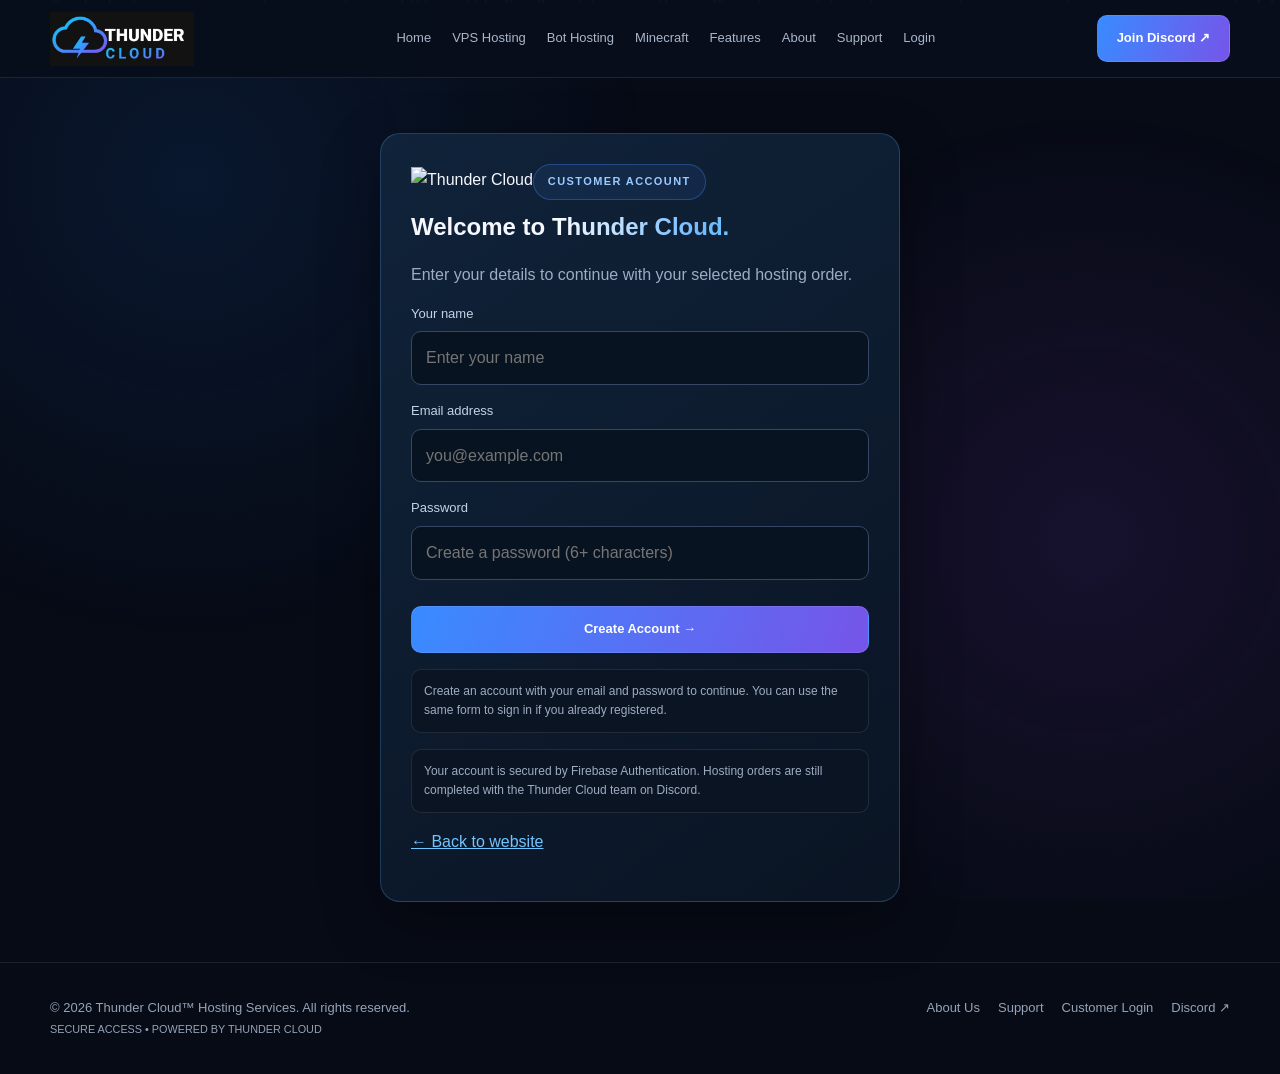
==== login.html @ 14615abb "Add files via upload" ====
<!DOCTYPE html><html lang="en"><head><meta charset="UTF-8"><meta name="viewport" content="width=device-width, initial-scale=1.0"><meta name="theme-color" content="#070b16"><title>Customer Login | Thunder Cloud™</title><meta name="description" content="Thunder Cloud VPS, Minecraft and Bot Hosting."><link rel="icon" href="[data-uri]"><style>

:root{--bg:#070b16;--panel:#111c2c;--panel2:#0c1526;--text:#f5f7ff;--muted:#9eacc2;--blue:#398bff;--purple:#7655e9;--cyan:#55e4ed;--line:#ffffff18;--radius:18px}
*{box-sizing:border-box}html{scroll-behavior:smooth}body{margin:0;background:var(--bg);color:var(--text);font-family:Arial,Helvetica,sans-serif;overflow-x:hidden;line-height:1.6;position:relative;isolation:isolate}
a{color:inherit;text-decoration:none}button,input{font:inherit}.container{width:min(1180px,calc(100% - 40px));margin:auto}
.background-glow{position:fixed;inset:0;z-index:0;pointer-events:none;background:radial-gradient(circle at 15% 20%,#1555a52c,transparent 35%),radial-gradient(circle at 85% 60%,#6b32a52b,transparent 35%);animation:bgShift 12s ease-in-out infinite alternate}
@keyframes bgShift{to{transform:scale(1.2) translateY(-30px)}}
.particles{position:fixed;inset:0;z-index:0;overflow:hidden;pointer-events:none}.particle{position:absolute;width:3px;height:3px;border-radius:50%;background:#75baff;box-shadow:0 0 12px #59aaff;animation:particleMove linear infinite}
@keyframes particleMove{from{transform:translateY(100vh);opacity:0}15%,85%{opacity:.7}to{transform:translateY(-100px);opacity:0}}
.navbar{min-height:78px;display:flex;align-items:center;justify-content:space-between;gap:20px;padding:10px max(22px,calc((100% - 1180px)/2));position:sticky;top:0;z-index:100;background:#080e1bef;backdrop-filter:blur(18px);border-bottom:1px solid var(--line)}
.brand{display:flex;align-items:center;gap:10px;font-size:19px;font-weight:800;letter-spacing:-.6px;min-width:185px}.brand img{width:178px;max-height:54px;object-fit:contain;object-position:left center}.brand-fallback{font-size:20px}.nav-links{display:flex;align-items:center;gap:21px}.nav-links a{font-size:13px;color:#a9b6ca;transition:.2s}.nav-links a:hover,.nav-links a.active{color:#fff}
.nav-cta,.button{display:inline-flex;align-items:center;justify-content:center;padding:12px 19px;border-radius:10px;background:linear-gradient(110deg,var(--blue),var(--purple));color:#fff;font-weight:700;font-size:13px;border:1px solid #ffffff18;transition:.25s;cursor:pointer}.nav-cta:hover,.button:hover{transform:translateY(-3px);box-shadow:0 10px 30px #398bff55}.button-outline{background:#111b2d;border:1px solid #354765}.menu-button{display:none;color:#fff;background:none;border:0;font-size:27px}
.eyebrow{display:inline-block;color:#9bcaff;border:1px solid #458eff55;background:#448aff17;padding:8px 14px;border-radius:30px;font-size:11px;letter-spacing:1.4px;font-weight:700}
.hero{min-height:590px;display:grid;grid-template-columns:1.1fr .9fr;align-items:center;gap:30px;padding:65px 0}.hero h1{font-size:clamp(43px,6vw,76px);line-height:1.06;letter-spacing:-3px;margin:25px 0}.gradient-text{background:linear-gradient(100deg,#fff,#72baff,#55e4ed,#a18aff);background-size:250% 100%;-webkit-background-clip:text;background-clip:text;color:transparent;animation:gradientFlow 5s linear infinite}@keyframes gradientFlow{to{background-position:250% 50%}}
.hero-copy p{color:var(--muted);max-width:550px;font-size:15px;line-height:1.9}.hero-actions{display:flex;flex-wrap:wrap;gap:13px;margin-top:28px}
.hero-art{height:440px;display:grid;place-items:center;position:relative}.cloud{width:220px;height:125px;position:relative;border-radius:100px;background:linear-gradient(145deg,#b4e5ff,#5798f5 55%,#313b9a);box-shadow:0 0 45px #529dff99,0 0 110px #4c67e755;animation:cloudFloat 4s ease-in-out infinite,cloudGlow 3s alternate infinite}.cloud:before,.cloud:after{content:"";position:absolute;border-radius:50%;background:linear-gradient(145deg,#c1eaff,#609af0 70%)}.cloud:before{width:120px;height:120px;top:-55px;left:30px}.cloud:after{width:145px;height:145px;top:-72px;right:15px}.lightning{position:absolute;z-index:3;left:50%;top:50%;transform:translate(-50%,-35%);color:#fff;font-size:95px;text-shadow:0 0 20px #fff,0 0 55px #66baff}
@keyframes cloudFloat{0%,100%{translate:0 0}50%{translate:0 -22px}}@keyframes cloudGlow{to{filter:brightness(1.25)}}
.orbit{position:absolute;width:340px;height:145px;border:1px solid #70b8ff77;border-radius:50%;transform:rotate(-25deg);animation:orbitSpin 14s linear infinite}.orbit.two{width:390px;height:175px;transform:rotate(55deg);border-color:#a18aff55;animation-direction:reverse}@keyframes orbitSpin{to{rotate:360deg}}
.floating-card{position:absolute;z-index:5;background:#111e32ef;border:1px solid #599cff66;padding:12px 16px;border-radius:12px;font-size:12px;font-weight:bold;box-shadow:0 10px 30px #0005;backdrop-filter:blur(12px);animation:cardFloat 4s ease-in-out infinite}.card-one{top:55px;left:0}.card-two{right:0;top:130px;animation-delay:1s}.card-three{bottom:55px;left:35px;animation-delay:2s}@keyframes cardFloat{50%{translate:0 -13px}}
.section{padding:70px 0}.section-heading{margin-bottom:28px}.section-heading h2{font-size:35px;letter-spacing:-1.5px;margin:14px 0 5px}.section-heading p,.muted{color:#94a3b8}.stats{display:grid;grid-template-columns:repeat(3,1fr);gap:15px;padding-bottom:35px}.stat,.feature,.step{padding:22px;background:var(--panel);border:1px solid var(--line);border-radius:15px;transition:.3s}.stat:hover,.feature:hover,.step:hover{border-color:#529dff88;transform:translateY(-5px)}.stat strong{font-size:20px;display:block}.stat small{color:#91a1ba}
.hosting-grid,.features-grid{display:grid;grid-template-columns:repeat(3,1fr);gap:20px}.hosting-card{display:block;position:relative;overflow:hidden;padding:27px;min-height:250px;border-radius:19px;border:1px solid var(--line);background:linear-gradient(145deg,#172945,#0d1728);transition:.35s}.hosting-card:hover{transform:translateY(-9px);border-color:#61aaff;box-shadow:0 20px 45px #1a65b333}.hosting-icon{font-size:42px;display:block;margin-bottom:14px}.hosting-card p,.feature p,.step p{color:#a1afc4;line-height:1.7;font-size:13px}.card-link{display:inline-block;color:#75bcff;font-weight:700;font-size:13px;margin-top:9px}
.processor-grid{display:grid;grid-template-columns:repeat(2,1fr);gap:20px}.processor{padding:25px;background:#101b2c;border:1px solid var(--line);border-radius:18px;display:flex;align-items:center;gap:25px}.chip{min-width:105px;height:105px;display:grid;place-items:center;border:7px solid #4a9cff;border-radius:20px;background:linear-gradient(145deg,#172e50,#0b1426);box-shadow:0 0 35px #438fff44;font-size:19px;font-weight:900}.chip.amd{border-color:#ed657c}.processor p{color:#94a3b8;font-size:13px}
.features-grid{grid-template-columns:repeat(3,1fr);gap:17px}.feature-icon{font-size:28px}.steps{display:grid;grid-template-columns:repeat(3,1fr);gap:17px}.step small{color:#70b8ff;font-weight:bold;letter-spacing:2px}
.cta{padding:35px;border-radius:22px;border:1px solid #599cff55;background:linear-gradient(120deg,#172d4c,#242044);display:flex;justify-content:space-between;align-items:center;gap:20px}.cta p{color:#aab7ca}
.page-hero{padding:65px 0 30px}.page-hero h1{font-size:clamp(36px,5vw,58px);letter-spacing:-2px;margin:16px 0}.page-hero p{max-width:700px;color:var(--muted)}
.tabs{display:flex;flex-wrap:wrap;gap:10px;margin:22px 0 28px}.tab{padding:10px 16px;background:#111c2c;border:1px solid #344967;border-radius:9px;color:#b8c8df;cursor:pointer}.tab.active{background:linear-gradient(110deg,#287de8,#6650d8);color:#fff;border-color:#6baaff}
.plan-grid{display:grid;grid-template-columns:repeat(3,1fr);gap:17px}.plan{position:relative;padding:23px;border:1px solid var(--line);border-radius:17px;background:linear-gradient(155deg,#14243b,#0c1525);display:flex;flex-direction:column;min-height:320px;transition:.25s}.plan:hover{transform:translateY(-6px);border-color:#5b9fff;box-shadow:0 15px 35px #2869ad22}.plan h3{margin:0;font-size:20px}.plan .price{font-size:28px;font-weight:800;margin:13px 0;color:#fff}.plan .price small{font-size:12px;color:#9eacc2;font-weight:400}.plan ul{list-style:none;padding:0;margin:8px 0 20px;color:#b6c4d8;font-size:13px}.plan li{padding:6px 0;border-bottom:1px solid #ffffff0d}.plan li:before{content:"✓";color:#65c9ff;margin-right:9px}.plan .button{margin-top:auto;width:100%}.tag{display:inline-block;font-size:10px;letter-spacing:1px;color:#8dc8ff;background:#398bff1c;padding:5px 9px;border-radius:20px;margin-bottom:12px;align-self:flex-start}
.content-card{padding:26px;border:1px solid var(--line);border-radius:17px;background:#101b2c;margin:18px 0}.content-card h2,.content-card h3{margin-top:0}.contact-link{color:#72c4ff;text-decoration:underline}
.form-wrap{max-width:520px;margin:55px auto;padding:30px;border:1px solid #4b8bc955;border-radius:20px;background:linear-gradient(145deg,#10233a,#0a1423);box-shadow:0 20px 60px #0005}.form-wrap h1{margin:8px 0}.form-wrap p{color:var(--muted)}.field{margin:16px 0}.field label{display:block;font-size:13px;color:#c4d2e5;margin-bottom:7px}.field input{width:100%;padding:13px 14px;border-radius:10px;border:1px solid #354765;background:#081321;color:#fff;outline:none}.field input:focus{border-color:#58aaff;box-shadow:0 0 0 3px #398bff22}.form-wrap .button{width:100%;margin-top:10px}.notice{font-size:12px;color:#9eacc2;background:#0a1422;border:1px solid var(--line);padding:12px;border-radius:10px;margin-top:16px}.order-box{background:#0a1b2b;border:1px solid #438dba77;padding:18px;border-radius:13px;margin:20px 0}.account-actions{display:grid;grid-template-columns:1fr 1fr;gap:10px}.account-actions .button{width:100%}
footer{border-top:1px solid var(--line);margin-top:60px;padding:35px 0;color:#94a3b8;font-size:13px}.footer-inner{display:flex;justify-content:space-between;flex-wrap:wrap;gap:20px}.footer-links{display:flex;flex-wrap:wrap;gap:18px}
.reveal{opacity:0;transform:translateY(25px);transition:.7s ease}.reveal.visible{opacity:1;transform:none}
@media(max-width:900px){.hero{grid-template-columns:1fr;padding-top:50px}.hero-art{min-height:350px}.hosting-grid,.features-grid,.plan-grid{grid-template-columns:repeat(2,1fr)}.nav-links{display:none;position:absolute;top:100%;left:0;right:0;padding:22px;background:#0c1526;flex-direction:column;align-items:flex-start;z-index:101;border-top:1px solid #ffffff18;box-shadow:0 18px 28px #0008}.nav-links.open{display:flex}.menu-button{display:block}.nav-cta{display:none}}
@media(max-width:600px){.hero h1{letter-spacing:-2px}.stats,.hosting-grid,.processor-grid,.features-grid,.steps,.plan-grid{grid-template-columns:1fr}.processor{flex-direction:column;align-items:flex-start}.cta{flex-direction:column;align-items:flex-start;padding:25px}.hero-art{min-height:300px}.cloud{scale:.8}.orbit{scale:.8}.brand img{width:155px}.account-actions{grid-template-columns:1fr}}
@media(prefers-reduced-motion:reduce){*,*::before,*::after{animation-duration:.01ms!important;animation-iteration-count:1!important;transition-duration:.01ms!important;scroll-behavior:auto!important}}

body > :not(.background-glow):not(.particles){position:relative;z-index:1}

</style></head><body><div class="background-glow"></div><div class="particles" id="particles"></div>
<header class="navbar"><a href="index.html" class="brand"><img src="[data-uri]" alt="Thunder Cloud logo"></a>
<nav class="nav-links"><a class="" href="index.html">Home</a><a class="" href="vps.html">VPS Hosting</a><a class="" href="bot-hosting.html">Bot Hosting</a><a class="" href="minecraft-hosting.html">Minecraft</a><a class="" href="features.html">Features</a><a class="" href="about.html">About</a><a class="" href="support.html">Support</a><a href="login.html">Login</a></nav><a class="nav-cta" data-discord href="https://discord.gg/CAakNxqt5" target="_blank" rel="noopener">Join Discord ↗</a></header><main><section class="container"><div class="form-wrap"><img src="assets/thundercloud-logo.png" alt="Thunder Cloud" style="width:210px;max-width:100%;height:65px;object-fit:contain;object-position:left"><span class="eyebrow">CUSTOMER ACCOUNT</span><h1>Welcome to <span class="gradient-text">Thunder Cloud.</span></h1><p>Enter your details to continue with your selected hosting order.</p><form id="loginForm"><div class="field"><label for="customerName">Your name</label><input id="customerName" name="name" autocomplete="name" required placeholder="Enter your name"></div><div class="field"><label for="customerEmail">Email address</label><input id="customerEmail" name="email" type="email" autocomplete="email" required placeholder="you@example.com"></div><div class="field"><label for="customerPassword">Password</label><input id="customerPassword" name="password" type="password" autocomplete="new-password" minlength="6" required placeholder="Create a password (6+ characters)"></div><button class="button" type="submit" id="authSubmit">Create Account →</button><p id="authMessage" class="notice" role="status" aria-live="polite">Create an account with your email and password to continue. You can use the same form to sign in if you already registered.</p></form><div class="notice">Your account is secured by Firebase Authentication. Hosting orders are still completed with the Thunder Cloud team on Discord.</div><p><a class="contact-link" href="index.html">← Back to website</a></p></div></section></main><footer><div class="container footer-inner"><div>© 2026 Thunder Cloud™ Hosting Services. All rights reserved.<br><small>SECURE ACCESS • POWERED BY THUNDER CLOUD</small></div><div class="footer-links"><a href="about.html">About Us</a><a href="support.html">Support</a><a href="login.html">Customer Login</a><a data-discord href="https://discord.gg/CAakNxqt5" target="_blank" rel="noopener">Discord ↗</a></div></div></footer><script>

const DISCORD = "https://discord.gg/CAakNxqt5";
document.addEventListener("DOMContentLoaded",()=>{
  const particles=document.getElementById("particles");
  if(particles){for(let i=0;i<35;i++){const p=document.createElement("i");p.className="particle";p.style.left=Math.random()*100+"%";p.style.animationDuration=(8+Math.random()*14)+"s";p.style.animationDelay=(-Math.random()*18)+"s";particles.appendChild(p)}}

  document.querySelectorAll("[data-discord]").forEach(a=>a.href=DISCORD);
  const observer=new IntersectionObserver(entries=>entries.forEach(e=>{if(e.isIntersecting){e.target.classList.add("visible");observer.unobserve(e.target)}}),{threshold:.08});
  document.querySelectorAll(".reveal").forEach(el=>observer.observe(el));
  document.querySelectorAll("[data-plan]").forEach(btn=>btn.addEventListener("click",()=>{
    const plan=JSON.parse(btn.dataset.plan);localStorage.setItem("tc_selected_plan",JSON.stringify(plan));location.href="login.html";
  }));
  const tabs=document.querySelectorAll("[data-filter]");
  tabs.forEach(tab=>tab.addEventListener("click",()=>{tabs.forEach(t=>t.classList.remove("active"));tab.classList.add("active");document.querySelectorAll("[data-group]").forEach(card=>card.hidden=tab.dataset.filter!=="all"&&card.dataset.group!==tab.dataset.filter)}));

});

</script>

<script type="module">
import { initializeApp } from "https://www.gstatic.com/firebasejs/13.4.0/firebase-app.js";
import {
  getAuth, createUserWithEmailAndPassword, signInWithEmailAndPassword,
  onAuthStateChanged, updateProfile, signOut
} from "https://www.gstatic.com/firebasejs/13.4.0/firebase-auth.js";

const firebaseConfig = {
  apiKey: "YOUR_EXISTING_API_KEY",
  authDomain: "thunder-clouds-55953.firebaseapp.com",
  projectId: "thunder-clouds-55953",
  storageBucket: "thunder-clouds-55953.firebasestorage.app",
  messagingSenderId: "996984007260",
  appId: "1:996984007260:web:1792f822a02fa4d4075499",
  measurementId: "G-8YF5NXYENR"
};

const app = initializeApp(firebaseConfig);
const auth = getAuth(app);

const friendlyError = (error) => {
  const codes = {
    "auth/email-already-in-use": "This email already has an account. Sign in instead.",
    "auth/invalid-email": "Please enter a valid email address.",
    "auth/weak-password": "Choose a password with at least 6 characters.",
    "auth/invalid-credential": "Email or password is incorrect.",
    "auth/network-request-failed": "Network error. Check your internet connection and try again.",
    "auth/operation-not-allowed": "Email/password sign-in is not enabled in Firebase Console."
  };
  return codes[error.code] || error.message || "Authentication failed. Please try again.";
};

const loginForm = document.getElementById("loginForm");
if (loginForm) {
  let signInMode = false;
  const message = document.getElementById("authMessage");
  const submit = document.getElementById("authSubmit");
  const modeToggle = document.createElement("button");
  modeToggle.type = "button";
  modeToggle.className = "button button-outline";
  modeToggle.style.width = "100%";
  modeToggle.style.marginTop = "10px";
  modeToggle.textContent = "Already have an account? Sign in";
  submit.insertAdjacentElement("afterend", modeToggle);

  modeToggle.addEventListener("click", () => {
    signInMode = !signInMode;
    document.getElementById("customerPassword").autocomplete = signInMode ? "current-password" : "new-password";
    submit.textContent = signInMode ? "Sign In →" : "Create Account →";
    modeToggle.textContent = signInMode ? "New here? Create an account" : "Already have an account? Sign in";
    message.textContent = signInMode ? "Sign in with your registered email and password." : "Create an account with your email and password to continue.";
  });

  loginForm.addEventListener("submit", async (event) => {
    event.preventDefault();
    const name = document.getElementById("customerName").value.trim();
    const email = document.getElementById("customerEmail").value.trim();
    const password = document.getElementById("customerPassword").value;
    submit.disabled = true;
    submit.textContent = "Please wait...";
    message.textContent = "Connecting securely to Firebase...";
    try {
      let credential;
      if (signInMode) {
        credential = await signInWithEmailAndPassword(auth, email, password);
      } else {
        credential = await createUserWithEmailAndPassword(auth, email, password);
        if (name) await updateProfile(credential.user, { displayName: name });
      }
      localStorage.setItem("tc_customer_name", name || credential.user.displayName || "");
      location.href = "account.html";
    } catch (error) {
      message.textContent = friendlyError(error);
      submit.disabled = false;
      submit.textContent = signInMode ? "Sign In →" : "Create Account →";
    }
  });
}

const accountBox = document.getElementById("accountDetails");
if (accountBox) {
  const emailEl = document.getElementById("accountEmail");
  const nameEl = document.getElementById("accountName");
  const copyButton = document.getElementById("copyOrder");
  const logoutButton = document.getElementById("logout");
  const selectedPlanEl = document.getElementById("selectedPlan");
  const plan = JSON.parse(localStorage.getItem("tc_selected_plan") || "null");
  const details = plan
    ? `${plan.category} • ${plan.name}\n${plan.processor || ""} ${plan.price}\n${(plan.specs || []).join(" • ")}`
    : "No plan selected yet.";
  selectedPlanEl.textContent = details;

  onAuthStateChanged(auth, (user) => {
    if (!user) {
      location.replace("login.html");
      return;
    }
    emailEl.textContent = user.email || "";
    if (nameEl) nameEl.textContent = user.displayName || localStorage.getItem("tc_customer_name") || "Customer";
    copyButton.addEventListener("click", async () => {
      const customerName = user.displayName || localStorage.getItem("tc_customer_name") || "Customer";
      const orderText = `ThunderCloud Order Request\nCustomer: ${customerName}\nEmail: ${user.email}\n${details}\nPlease assist me with this order.`;
      try {
        await navigator.clipboard.writeText(orderText);
        copyButton.textContent = "Copied!";
      } catch {
        copyButton.textContent = "Copy unavailable";
      }
    }, { once: true });
    logoutButton.addEventListener("click", async () => {
      await signOut(auth);
      localStorage.removeItem("tc_customer_name");
      location.href = "index.html";
    }, { once: true });
  });
}
</script>

</body></html>
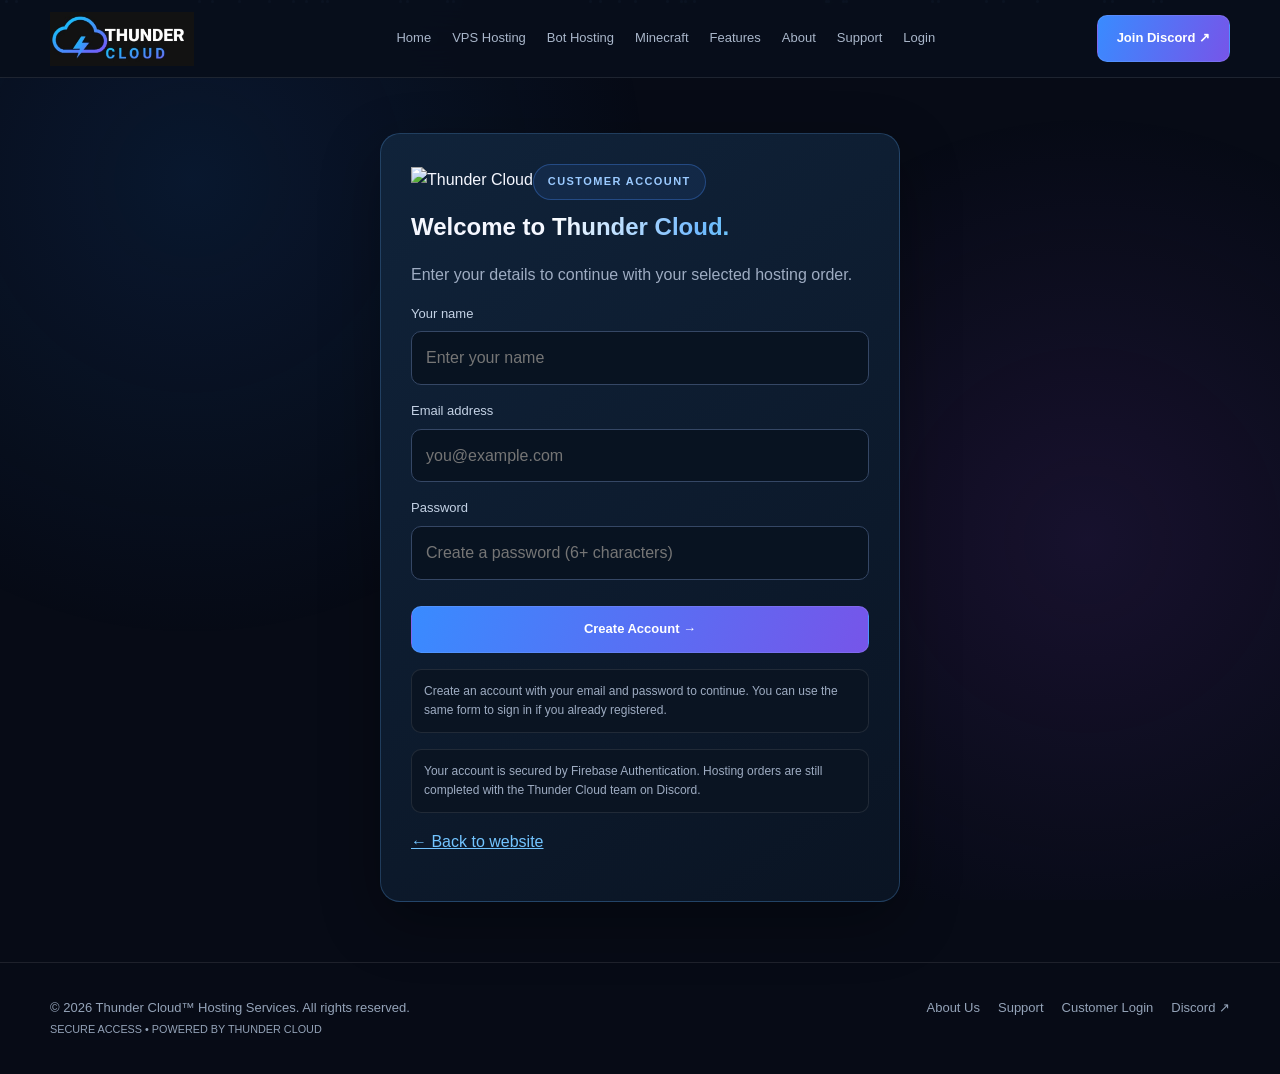
==== commit c95e2755: "Update login.html" ====
--- a/login.html
+++ b/login.html
@@ -65,7 +65,7 @@
 } from "https://www.gstatic.com/firebasejs/13.4.0/firebase-auth.js";
 
 const firebaseConfig = {
-  apiKey: "YOUR_EXISTING_API_KEY",
+  apiKey: AIzaSyDoLRYoSzhHs5ewWLnBZ5XedbxUIdDJoTE",
   authDomain: "thunder-clouds-55953.firebaseapp.com",
   projectId: "thunder-clouds-55953",
   storageBucket: "thunder-clouds-55953.firebasestorage.app",
@@ -175,4 +175,4 @@
 }
 </script>
 
-</body></html>+</body></html>
